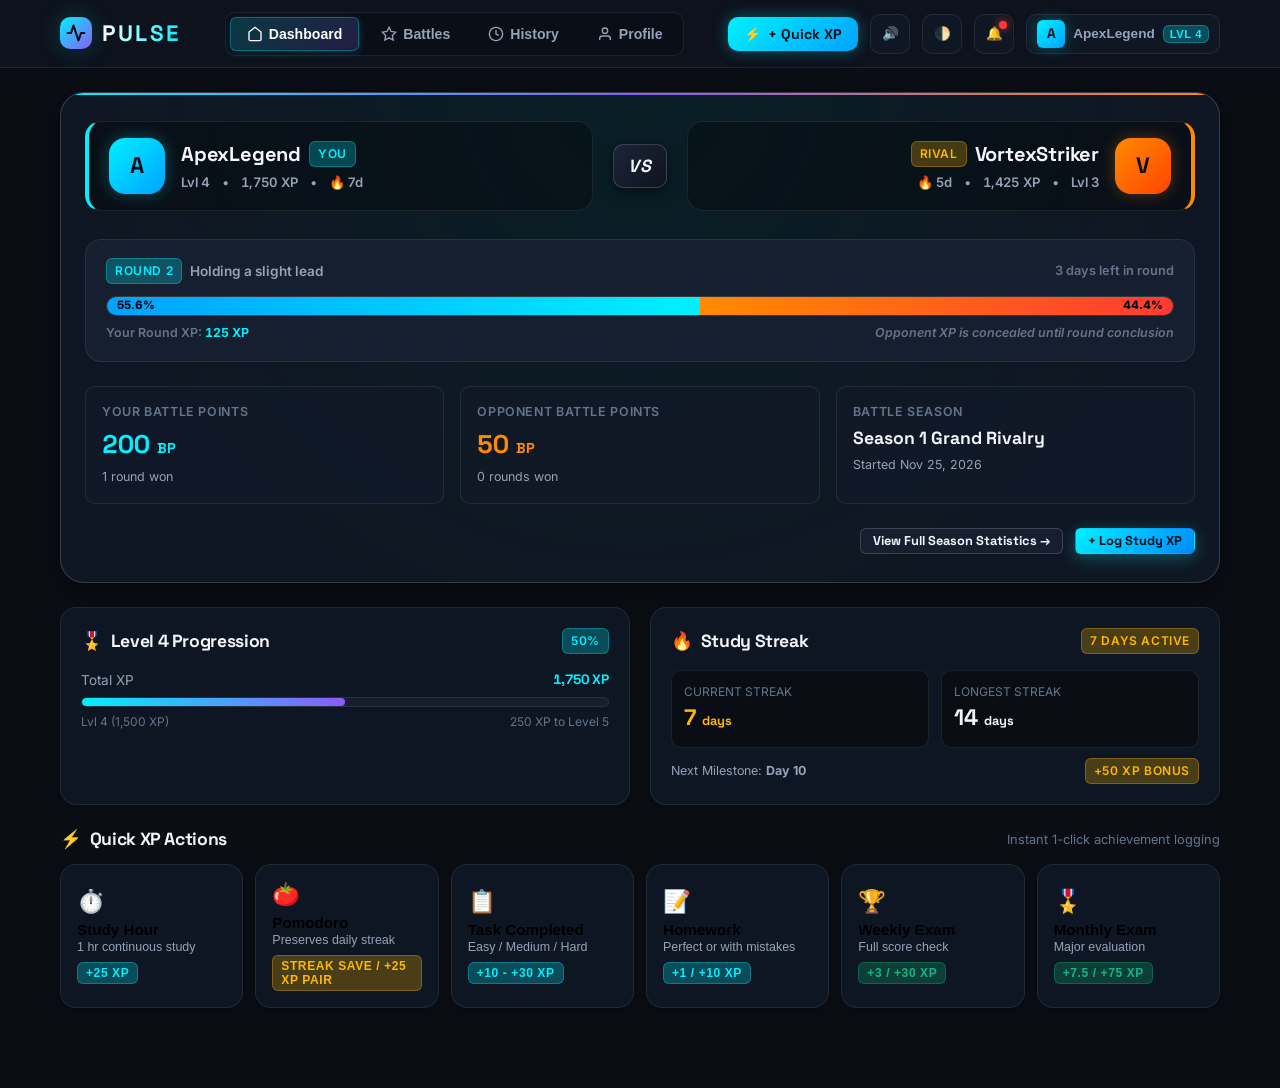
==== index.html @ bf3aae76 "first commit" ====
<!DOCTYPE html>
<html lang="en" data-theme="dark">
<head>
  <meta charset="UTF-8">
  <meta name="viewport" content="width=device-width, initial-scale=1.0">
  <meta name="description" content="PULSE - Competitive 1v1 season-long study battle platform. Track XP, levels, study streaks, weekly rounds, and Battle Points in head-to-head rivalry.">
  <title>PULSE — Competitive 1v1 Season Battle & XP</title>

  <!-- Preconnect to Google Fonts -->
  <link rel="preconnect" href="https://fonts.googleapis.com">
  <link rel="preconnect" href="https://fonts.gstatic.com" crossorigin>

  <!-- Stylesheets -->
  <link rel="stylesheet" href="./css/main.css">
  <link rel="stylesheet" href="./css/layout.css">
  <link rel="stylesheet" href="./css/components.css">
  <link rel="stylesheet" href="./css/battle.css">
  <link rel="stylesheet" href="./css/animations.css">
</head>
<body>

  <div class="app-container">
    <!-- Top Sticky Header -->
    <header class="top-header">
      <div class="header-inner">
        <!-- Brand Logo -->
        <a href="#dashboard" class="logo-area" data-view="dashboard">
          <div class="logo-icon">
            <svg width="20" height="20" viewBox="0 0 24 24" fill="none" stroke="#0A0D14" stroke-width="2.5" stroke-linecap="round" stroke-linejoin="round">
              <polyline points="22 12 18 12 15 21 9 3 6 12 2 12"></polyline>
            </svg>
          </div>
          <span class="logo-text">PULSE</span>
        </a>

        <!-- Desktop Navigation Bar -->
        <nav class="nav-links">
          <button class="nav-item active" data-view="dashboard">
            <svg width="16" height="16" viewBox="0 0 24 24" fill="none" stroke="currentColor" stroke-width="2"><path d="M3 9l9-7 9 7v11a2 2 0 0 1-2 2H5a2 2 0 0 1-2-2z"></path></svg>
            <span>Dashboard</span>
          </button>
          <button class="nav-item" data-view="battles">
            <svg width="16" height="16" viewBox="0 0 24 24" fill="none" stroke="currentColor" stroke-width="2"><polygon points="12 2 15.09 8.26 22 9.27 17 14.14 18.18 21.02 12 17.77 5.82 21.02 7 14.14 2 9.27 8.91 8.26 12 2"></polygon></svg>
            <span>Battles</span>
          </button>
          <button class="nav-item" data-view="history">
            <svg width="16" height="16" viewBox="0 0 24 24" fill="none" stroke="currentColor" stroke-width="2"><circle cx="12" cy="12" r="10"></circle><polyline points="12 6 12 12 16 14"></polyline></svg>
            <span>History</span>
          </button>
          <button class="nav-item" data-view="profile">
            <svg width="16" height="16" viewBox="0 0 24 24" fill="none" stroke="currentColor" stroke-width="2"><path d="M20 21v-2a4 4 0 0 0-4-4H8a4 4 0 0 0-4 4v2"></path><circle cx="12" cy="7" r="4"></circle></svg>
            <span>Profile</span>
          </button>
        </nav>

        <!-- Header Actions -->
        <div class="header-actions">
          <!-- + Quick XP Trigger -->
          <button class="btn-quick-xp-header" id="btn-header-quick-xp" title="Log XP Achievement">
            <span>⚡</span>
            <span class="text">+ Quick XP</span>
          </button>

          <!-- Audio Cue Toggle -->
          <button class="btn-icon" id="btn-toggle-sound" title="Toggle Sound Effects">
            🔊
          </button>

          <!-- Theme Toggle -->
          <button class="btn-icon" id="btn-toggle-theme" title="Toggle Dark/Light Theme">
            🌓
          </button>

          <!-- Notification Bell -->
          <button class="btn-icon" id="btn-notif-bell" title="Notifications">
            🔔
            <span class="notif-badge" id="notif-badge-indicator" style="display: none;"></span>
          </button>

          <!-- User Chip / Login -->
          <button class="btn-icon" id="btn-header-user" style="width: auto; padding: 4px 10px; height: 40px;" title="Account Menu">
            <span class="badge badge-cyan">Sign In</span>
          </button>
        </div>
      </div>

      <!-- Notification Dropdown Menu -->
      <div class="notif-dropdown" id="notif-dropdown-menu"></div>
    </header>

    <!-- Main View Container -->
    <main class="main-content">
      <!-- 1. Dashboard View -->
      <section id="view-dashboard" class="view-section active"></section>

      <!-- 2. Battles View -->
      <section id="view-battles" class="view-section"></section>

      <!-- 3. History View -->
      <section id="view-history" class="view-section"></section>

      <!-- 4. Profile View -->
      <section id="view-profile" class="view-section"></section>
    </main>

    <!-- Mobile Bottom Navigation -->
    <nav class="mobile-nav">
      <button class="mobile-nav-item active" data-view="dashboard">
        <svg viewBox="0 0 24 24" fill="none" stroke="currentColor" stroke-width="2"><path d="M3 9l9-7 9 7v11a2 2 0 0 1-2 2H5a2 2 0 0 1-2-2z"></path></svg>
        <span>Dashboard</span>
      </button>
      <button class="mobile-nav-item" data-view="battles">
        <svg viewBox="0 0 24 24" fill="none" stroke="currentColor" stroke-width="2"><polygon points="12 2 15.09 8.26 22 9.27 17 14.14 18.18 21.02 12 17.77 5.82 21.02 7 14.14 2 9.27 8.91 8.26 12 2"></polygon></svg>
        <span>Battles</span>
      </button>
      <button class="mobile-nav-item" data-view="history">
        <svg viewBox="0 0 24 24" fill="none" stroke="currentColor" stroke-width="2"><circle cx="12" cy="12" r="10"></circle><polyline points="12 6 12 12 16 14"></polyline></svg>
        <span>History</span>
      </button>
      <button class="mobile-nav-item" data-view="profile">
        <svg viewBox="0 0 24 24" fill="none" stroke="currentColor" stroke-width="2"><path d="M20 21v-2a4 4 0 0 0-4-4H8a4 4 0 0 0-4 4v2"></path><circle cx="12" cy="7" r="4"></circle></svg>
        <span>Profile</span>
      </button>
    </nav>
  </div>

  <!-- ================= MODALS ================= -->

  <!-- 1. Quick XP Modal -->
  <div class="modal-backdrop" id="modal-quick-xp">
    <div class="modal-content">
      <div class="modal-header">
        <div class="modal-title">⚡ Quick XP Action</div>
        <button class="btn-close">&times;</button>
      </div>

      <!-- Action Selection Tabs -->
      <div style="display: flex; gap: 6px; overflow-x: auto; margin-bottom: 20px; padding-bottom: 4px;">
        <button class="btn btn-secondary btn-sm xp-action-tab active" data-action="STUDY_HOUR">⏱️ Study Hr</button>
        <button class="btn btn-secondary btn-sm xp-action-tab" data-action="POMODORO">🍅 Pomodoro</button>
        <button class="btn btn-secondary btn-sm xp-action-tab" data-action="TASK">📋 Task</button>
        <button class="btn btn-secondary btn-sm xp-action-tab" data-action="HOMEWORK">📝 Homework</button>
        <button class="btn btn-secondary btn-sm xp-action-tab" data-action="WEEKLY_EXAM">🏆 Weekly</button>
        <button class="btn btn-secondary btn-sm xp-action-tab" data-action="MONTHLY_EXAM">🎖️ Monthly</button>
      </div>

      <!-- Form 1: Study Hour (+25 XP) -->
      <form id="form-study-hour" class="xp-form-panel" data-action="STUDY_HOUR">
        <div style="background: var(--bg-primary); padding: 14px; border-radius: var(--radius-md); border: 1px solid var(--border-subtle); margin-bottom: 16px;">
          <div style="font-weight: 700; font-size: 0.95rem;">Continuous Study Hour</div>
          <div style="font-size: 0.8rem; color: var(--text-secondary); margin-top: 2px;">
            1 continuous hour awards <strong>+25 XP</strong> and maintains your Study Streak.
          </div>
        </div>
        <div class="form-group">
          <label class="form-label">Hours Completed</label>
          <input type="number" class="form-input" name="hours" value="1" min="1" max="12" required>
        </div>
        <div class="form-group">
          <label class="form-label">Notes (Optional)</label>
          <input type="text" class="form-input" name="notes" placeholder="e.g. Physics lecture revision">
        </div>
        <button type="submit" class="btn btn-primary btn-block">+ Log Study Hour (+25 XP)</button>
      </form>

      <!-- Form 2: Pomodoro Session -->
      <form id="form-pomodoro" class="xp-form-panel" data-action="POMODORO" style="display: none;">
        <div style="background: var(--bg-primary); padding: 14px; border-radius: var(--radius-md); border: 1px solid var(--border-subtle); margin-bottom: 16px;">
          <div style="font-weight: 700; font-size: 0.95rem;">Pomodoro Session</div>
          <div style="font-size: 0.8rem; color: var(--text-secondary); margin-top: 2px;">
            1 Pomodoro = <strong>0 XP</strong> (Preserves Streak). 2 Pomodoros = <strong>+25 XP</strong>.
          </div>
        </div>
        <div class="form-group">
          <label class="form-label">Number of Pomodoros Completed</label>
          <input type="number" class="form-input" name="count" value="1" min="1" max="20" required>
        </div>
        <div class="form-group">
          <label class="form-label">Notes (Optional)</label>
          <input type="text" class="form-input" name="notes" placeholder="e.g. 25 min focus block">
        </div>
        <button type="submit" class="btn btn-primary btn-block">Log Pomodoro Session</button>
      </form>

      <!-- Form 3: Task (Easy 10, Medium 20, Hard 30) -->
      <form id="form-task" class="xp-form-panel" data-action="TASK" style="display: none;">
        <div class="form-group">
          <label class="form-label">Task Difficulty / Value</label>
          <div style="display: grid; grid-template-columns: 1fr 1fr 1fr; gap: 8px;">
            <label style="background: var(--bg-primary); border: 1px solid var(--border-medium); border-radius: var(--radius-md); padding: 10px; text-align: center; cursor: pointer;">
              <input type="radio" name="difficulty" value="EASY" style="margin-bottom: 4px;">
              <div style="font-weight: 700; font-size: 0.88rem;">Easy</div>
              <div style="font-size: 0.75rem; color: var(--accent-cyan);">+10 XP</div>
            </label>
            <label style="background: var(--bg-primary); border: 1px solid var(--border-medium); border-radius: var(--radius-md); padding: 10px; text-align: center; cursor: pointer;">
              <input type="radio" name="difficulty" value="MEDIUM" checked style="margin-bottom: 4px;">
              <div style="font-weight: 700; font-size: 0.88rem;">Medium</div>
              <div style="font-size: 0.75rem; color: var(--accent-cyan);">+20 XP</div>
            </label>
            <label style="background: var(--bg-primary); border: 1px solid var(--border-medium); border-radius: var(--radius-md); padding: 10px; text-align: center; cursor: pointer;">
              <input type="radio" name="difficulty" value="HARD" style="margin-bottom: 4px;">
              <div style="font-weight: 700; font-size: 0.88rem;">Hard</div>
              <div style="font-size: 0.75rem; color: var(--accent-cyan);">+30 XP</div>
            </label>
          </div>
        </div>
        <div class="form-group">
          <label class="form-label">Task Description</label>
          <input type="text" class="form-input" name="notes" placeholder="e.g. Chapter 4 problem set" required>
        </div>
        <button type="submit" class="btn btn-primary btn-block">+ Log Task XP</button>
      </form>

      <!-- Form 4: Homework (Perfect? Yes 10 / No 1) -->
      <form id="form-homework" class="xp-form-panel" data-action="HOMEWORK" style="display: none;">
        <div class="form-group">
          <label class="form-label">Was the homework perfect?</label>
          <div style="display: grid; grid-template-columns: 1fr 1fr; gap: 10px;">
            <label style="background: var(--bg-primary); border: 1px solid var(--border-medium); border-radius: var(--radius-md); padding: 12px; text-align: center; cursor: pointer;">
              <input type="radio" name="isPerfect" value="true" checked style="margin-bottom: 4px;">
              <div style="font-weight: 700;">YES, Perfect! ✨</div>
              <div style="font-size: 0.8rem; color: var(--accent-emerald);">+10 XP</div>
            </label>
            <label style="background: var(--bg-primary); border: 1px solid var(--border-medium); border-radius: var(--radius-md); padding: 12px; text-align: center; cursor: pointer;">
              <input type="radio" name="isPerfect" value="false" style="margin-bottom: 4px;">
              <div style="font-weight: 700;">Had Mistakes</div>
              <div style="font-size: 0.8rem; color: var(--text-muted);">+1 XP</div>
            </label>
          </div>
        </div>
        <div class="form-group">
          <label class="form-label">Subject / Assignment</label>
          <input type="text" class="form-input" name="notes" placeholder="e.g. Calculus Assignment #3">
        </div>
        <button type="submit" class="btn btn-primary btn-block">+ Log Homework</button>
      </form>

      <!-- Form 5: Weekly Exam (Full Score? Yes 30 / No 3) -->
      <form id="form-weekly-exam" class="xp-form-panel" data-action="WEEKLY_EXAM" style="display: none;">
        <div class="form-group">
          <label class="form-label">Did you achieve a full score?</label>
          <div style="display: grid; grid-template-columns: 1fr 1fr; gap: 10px;">
            <label style="background: var(--bg-primary); border: 1px solid var(--border-medium); border-radius: var(--radius-md); padding: 12px; text-align: center; cursor: pointer;">
              <input type="radio" name="isFullScore" value="true" checked style="margin-bottom: 4px;">
              <div style="font-weight: 700;">YES (Full Score 🏆)</div>
              <div style="font-size: 0.8rem; color: var(--accent-emerald);">+30 XP</div>
            </label>
            <label style="background: var(--bg-primary); border: 1px solid var(--border-medium); border-radius: var(--radius-md); padding: 12px; text-align: center; cursor: pointer;">
              <input type="radio" name="isFullScore" value="false" style="margin-bottom: 4px;">
              <div style="font-weight: 700;">Partial Score</div>
              <div style="font-size: 0.8rem; color: var(--text-muted);">+3 XP</div>
            </label>
          </div>
        </div>
        <div class="form-group">
          <label class="form-label">Exam Notes</label>
          <input type="text" class="form-input" name="notes" placeholder="e.g. Week 4 Quiz">
        </div>
        <button type="submit" class="btn btn-primary btn-block">+ Log Weekly Exam</button>
      </form>

      <!-- Form 6: Monthly Exam (Full Score? Yes 75 / No 7.5) -->
      <form id="form-monthly-exam" class="xp-form-panel" data-action="MONTHLY_EXAM" style="display: none;">
        <div class="form-group">
          <label class="form-label">Did you achieve a full score?</label>
          <div style="display: grid; grid-template-columns: 1fr 1fr; gap: 10px;">
            <label style="background: var(--bg-primary); border: 1px solid var(--border-medium); border-radius: var(--radius-md); padding: 12px; text-align: center; cursor: pointer;">
              <input type="radio" name="isFullScore" value="true" checked style="margin-bottom: 4px;">
              <div style="font-weight: 700;">YES (Full Score 🎖️)</div>
              <div style="font-size: 0.8rem; color: var(--accent-emerald);">+75 XP</div>
            </label>
            <label style="background: var(--bg-primary); border: 1px solid var(--border-medium); border-radius: var(--radius-md); padding: 12px; text-align: center; cursor: pointer;">
              <input type="radio" name="isFullScore" value="false" style="margin-bottom: 4px;">
              <div style="font-weight: 700;">Partial Score</div>
              <div style="font-size: 0.8rem; color: var(--text-muted);">+7.5 XP</div>
            </label>
          </div>
        </div>
        <div class="form-group">
          <label class="form-label">Exam Notes</label>
          <input type="text" class="form-input" name="notes" placeholder="e.g. Midterm Examination">
        </div>
        <button type="submit" class="btn btn-primary btn-block">+ Log Monthly Exam</button>
      </form>
    </div>
  </div>

  <!-- 2. Battle Invite & Rival Search Modal -->
  <div class="modal-backdrop" id="modal-invite">
    <div class="modal-content">
      <div class="modal-header">
        <div class="modal-title">⚔️ 1v1 Battle Arena</div>
        <button class="btn-close">&times;</button>
      </div>

      <div id="invite-actions-section">
        <!-- Search Rival Form -->
        <div class="form-group">
          <label class="form-label">Search Rival by Username</label>
          <form id="form-search-user" style="display: flex; gap: 8px;">
            <input type="text" class="form-input" id="input-search-username" placeholder="Enter exact username..." required>
            <button type="submit" class="btn btn-primary btn-sm">Find</button>
          </form>
          <div id="invite-search-results" style="margin-top: 10px;"></div>
        </div>

        <!-- Incoming Challenges -->
        <div style="margin-top: 24px; padding-top: 16px; border-top: 1px solid var(--border-subtle);">
          <div style="font-weight: 700; font-size: 0.95rem; margin-bottom: 10px;">Incoming Battle Challenges</div>
          <div id="pending-invites-container"></div>
        </div>
      </div>

      <!-- Battle Setup Section (Shown after accepting) -->
      <div id="battle-setup-section" style="display: none;">
        <div style="font-weight: 700; font-size: 1.1rem; margin-bottom: 12px;">Configure Season Battle</div>
        <form id="form-battle-setup">
          <input type="hidden" name="acceptedInviteId">
          <div class="form-group">
            <label class="form-label">Battle Season Name</label>
            <input type="text" class="form-input" name="battleName" required>
          </div>
          <div class="form-group">
            <label class="form-label">Start Date (Round 1 begins)</label>
            <input type="date" class="form-input" name="startDate" required>
          </div>
          <div class="form-group">
            <label class="form-label">End Date (Optional)</label>
            <input type="date" class="form-input" name="endDate">
            <div style="font-size: 0.75rem; color: var(--text-muted); margin-top: 4px;">
              Leave blank to continue until one player clicks "End Battle".
            </div>
          </div>
          <div style="display: flex; gap: 10px; margin-top: 20px;">
            <button type="button" class="btn btn-secondary btn-block" id="btn-cancel-setup">Back</button>
            <button type="submit" class="btn btn-primary btn-block">Activate Season ⚔️</button>
          </div>
        </form>
      </div>
    </div>
  </div>

  <!-- 3. Edit / Delete Transaction Modal -->
  <div class="modal-backdrop" id="modal-transaction-edit">
    <div class="modal-content">
      <div class="modal-header">
        <div class="modal-title">✏️ Edit XP Transaction</div>
        <button class="btn-close">&times;</button>
      </div>

      <form id="form-edit-transaction">
        <input type="hidden" name="txId">
        <div class="form-group">
          <label class="form-label">Transaction Type</label>
          <select class="form-select" name="txType">
            <option value="STUDY_HOUR">STUDY_HOUR (Study Hour)</option>
            <option value="POMODORO">POMODORO (Pomodoro Session)</option>
            <option value="TASK">TASK (Task Completed)</option>
            <option value="HOMEWORK">HOMEWORK (Homework)</option>
            <option value="WEEKLY_EXAM">WEEKLY_EXAM (Weekly Exam)</option>
            <option value="MONTHLY_EXAM">MONTHLY_EXAM (Monthly Exam)</option>
            <option value="STREAK_MILESTONE">STREAK_MILESTONE (Milestone Bonus)</option>
            <option value="BATTLE_WIN">BATTLE_WIN (Round Victory)</option>
            <option value="BATTLE_CLOSE_LOSS">BATTLE_CLOSE_LOSS (Close Fight)</option>
          </select>
        </div>
        <div class="form-group">
          <label class="form-label">XP Amount</label>
          <input type="number" step="0.5" class="form-input" name="txAmount" required>
        </div>
        <div class="form-group">
          <label class="form-label">Notes / Description</label>
          <input type="text" class="form-input" name="notes">
        </div>
        <div style="display: flex; gap: 10px; margin-top: 20px;">
          <button type="button" class="btn btn-danger" id="btn-delete-tx" style="flex: 1;">Delete 🗑️</button>
          <button type="submit" class="btn btn-primary" style="flex: 2;">Save Changes</button>
        </div>
      </form>
    </div>
  </div>

  <!-- 4. Auth Modal (Username + Password only) -->
  <div class="modal-backdrop" id="modal-auth">
    <div class="modal-content">
      <div class="modal-header">
        <div class="modal-title" id="auth-modal-title">Sign In to PULSE</div>
        <button class="btn-close">&times;</button>
      </div>

      <!-- Login Form -->
      <form id="form-login">
        <div class="form-group">
          <label class="form-label">Username</label>
          <input type="text" class="form-input" name="username" placeholder="e.g. ApexLegend" autocomplete="username" required>
        </div>
        <div class="form-group">
          <label class="form-label">Password</label>
          <input type="password" class="form-input" name="password" placeholder="••••••••" autocomplete="current-password" required>
        </div>
        <button type="submit" class="btn btn-primary btn-block">Sign In</button>
      </form>

      <!-- Register Form -->
      <form id="form-register" style="display: none;">
        <div class="form-group">
          <label class="form-label">Choose Unique Username</label>
          <input type="text" class="form-input" name="username" placeholder="e.g. ShadowRival" autocomplete="username" required>
        </div>
        <div class="form-group">
          <label class="form-label">Password (Min 6 characters)</label>
          <input type="password" class="form-input" name="password" placeholder="••••••••" autocomplete="new-password" required>
        </div>
        <div class="form-group">
          <label class="form-label">Confirm Password</label>
          <input type="password" class="form-input" name="confirmPassword" placeholder="••••••••" autocomplete="new-password" required>
        </div>
        <button type="submit" class="btn btn-primary btn-block">Create Account</button>
      </form>

      <div id="auth-toggle-prompt" style="text-align: center; margin-top: 16px; font-size: 0.85rem; color: var(--text-secondary);">
        Don't have an account? <a href="#" id="btn-toggle-register" style="color: var(--accent-cyan); font-weight: 700;">Register</a>
      </div>

      <!-- Instant Demo Switcher for seamless testing -->
      <div style="margin-top: 24px; padding-top: 16px; border-top: 1px solid var(--border-subtle);">
        <div style="font-size: 0.78rem; color: var(--text-muted); text-transform: uppercase; font-weight: 700; margin-bottom: 8px; text-align: center;">
          ⚡ Quick Demo Rival Accounts
        </div>
        <div style="display: grid; grid-template-columns: 1fr 1fr; gap: 8px;">
          <button type="button" class="btn btn-secondary btn-sm btn-quick-demo-user" data-username="ApexLegend">
            👤 ApexLegend
          </button>
          <button type="button" class="btn btn-secondary btn-sm btn-quick-demo-user" data-username="VortexStriker">
            👤 VortexStriker
          </button>
        </div>
      </div>
    </div>
  </div>

  <!-- Toast and Floater Layer -->
  <div id="toast-container" class="toast-container"></div>

  <!-- Universal PULSE Application Engine (Works on file:// and HTTP/HTTPS) -->
  <script src="./js/pulse.bundle.js"></script>
</body>
</html>
---- css/main.css ----
/**
 * PULSE Design System & Core Styles
 * High-performance Vanilla CSS with Dark (default) & Light theme tokens
 */

@import url('https://fonts.googleapis.com/css2?family=Inter:wght@400;500;600;700&family=Space+Grotesk:wght@500;600;700;800&display=swap');

:root {
  /* Color Palette - Dark Theme (Default) */
  --bg-primary: #0A0D14;
  --bg-secondary: #101622;
  --bg-tertiary: #161F30;
  --bg-card: rgba(18, 26, 40, 0.75);
  --bg-card-hover: rgba(24, 34, 52, 0.9);
  --bg-glass: rgba(16, 22, 34, 0.65);
  --bg-overlay: rgba(5, 8, 14, 0.85);

  --border-subtle: rgba(255, 255, 255, 0.08);
  --border-medium: rgba(255, 255, 255, 0.16);
  --border-glow: rgba(0, 240, 255, 0.35);

  --text-primary: #F3F5FA;
  --text-secondary: #94A3B8;
  --text-muted: #64748B;
  --text-inverse: #0A0D14;

  /* Tactical Brand & Status Accents */
  --accent-cyan: #00F0FF;
  --accent-cyan-glow: rgba(0, 240, 255, 0.25);
  --accent-amber: #FFB800;
  --accent-amber-glow: rgba(255, 184, 0, 0.25);
  --accent-crimson: #FF3B30;
  --accent-crimson-glow: rgba(255, 59, 48, 0.25);
  --accent-emerald: #10B981;
  --accent-emerald-glow: rgba(16, 185, 129, 0.25);
  --accent-purple: #8B5CF6;

  /* VS & Battle Specific */
  --player-you: #00F0FF;
  --player-opponent: #FF8A00;

  /* Shadows & Glass */
  --shadow-sm: 0 2px 8px rgba(0, 0, 0, 0.3);
  --shadow-md: 0 8px 24px rgba(0, 0, 0, 0.45);
  --shadow-lg: 0 16px 40px rgba(0, 0, 0, 0.6);
  --shadow-neon: 0 0 25px rgba(0, 240, 255, 0.2);

  /* Typography */
  --font-sans: 'Inter', -apple-system, BlinkMacSystemFont, 'Segoe UI', Roboto, sans-serif;
  --font-display: 'Space Grotesk', -apple-system, BlinkMacSystemFont, sans-serif;

  /* Sizing & Radius */
  --radius-sm: 6px;
  --radius-md: 10px;
  --radius-lg: 16px;
  --radius-xl: 24px;
  --radius-full: 9999px;

  --transition-fast: 0.15s ease;
  --transition-normal: 0.25s cubic-bezier(0.16, 1, 0.3, 1);
  --transition-bounce: 0.35s cubic-bezier(0.34, 1.56, 0.64, 1);
}

[data-theme="light"] {
  --bg-primary: #F8FAFC;
  --bg-secondary: #EDF2F7;
  --bg-tertiary: #E2E8F0;
  --bg-card: rgba(255, 255, 255, 0.9);
  --bg-card-hover: #FFFFFF;
  --bg-glass: rgba(255, 255, 255, 0.8);
  --bg-overlay: rgba(15, 23, 42, 0.6);

  --border-subtle: rgba(0, 0, 0, 0.08);
  --border-medium: rgba(0, 0, 0, 0.14);
  --border-glow: rgba(0, 160, 220, 0.3);

  --text-primary: #0F172A;
  --text-secondary: #475569;
  --text-muted: #94A3B8;
  --text-inverse: #FFFFFF;

  --accent-cyan: #0284C7;
  --accent-cyan-glow: rgba(2, 132, 199, 0.15);
  --accent-amber: #D97706;
  --player-you: #0284C7;
  --player-opponent: #EA580C;

  --shadow-sm: 0 2px 8px rgba(0, 0, 0, 0.06);
  --shadow-md: 0 8px 24px rgba(0, 0, 0, 0.08);
  --shadow-lg: 0 16px 40px rgba(0, 0, 0, 0.12);
  --shadow-neon: 0 0 20px rgba(2, 132, 199, 0.15);
}

/* Base Resets */
*, *::before, *::after {
  box-sizing: border-box;
  margin: 0;
  padding: 0;
}

html {
  font-size: 16px;
  scroll-behavior: smooth;
}

body {
  font-family: var(--font-sans);
  background-color: var(--bg-primary);
  color: var(--text-primary);
  min-height: 100vh;
  line-height: 1.5;
  -webkit-font-smoothing: antialiased;
  -moz-osx-font-smoothing: grayscale;
  overflow-x: hidden;
}

/* Custom Scrollbar */
::-webkit-scrollbar {
  width: 6px;
  height: 6px;
}
::-webkit-scrollbar-track {
  background: var(--bg-primary);
}
::-webkit-scrollbar-thumb {
  background: var(--border-medium);
  border-radius: var(--radius-full);
}
::-webkit-scrollbar-thumb:hover {
  background: var(--text-muted);
}

/* Typography Helpers */
h1, h2, h3, h4, h5, h6 {
  font-family: var(--font-display);
  font-weight: 700;
  line-height: 1.2;
  letter-spacing: -0.02em;
}

.tabular-nums {
  font-variant-numeric: tabular-nums;
  font-feature-settings: "tnum";
}

/* Badges */
.badge {
  display: inline-flex;
  align-items: center;
  gap: 4px;
  padding: 3px 8px;
  font-size: 0.75rem;
  font-weight: 600;
  border-radius: var(--radius-sm);
  text-transform: uppercase;
  letter-spacing: 0.05em;
}

.badge-cyan {
  background: var(--accent-cyan-glow);
  color: var(--accent-cyan);
  border: 1px solid rgba(0, 240, 255, 0.3);
}

.badge-amber {
  background: var(--accent-amber-glow);
  color: var(--accent-amber);
  border: 1px solid rgba(255, 184, 0, 0.3);
}

.badge-crimson {
  background: var(--accent-crimson-glow);
  color: var(--accent-crimson);
  border: 1px solid rgba(255, 59, 48, 0.3);
}

.badge-emerald {
  background: var(--accent-emerald-glow);
  color: var(--accent-emerald);
  border: 1px solid rgba(16, 185, 129, 0.3);
}

.badge-muted {
  background: var(--border-subtle);
  color: var(--text-secondary);
  border: 1px solid var(--border-medium);
}
---- css/layout.css ----
/**
 * PULSE Layout & Grid System
 * Header, desktop navigation, responsive main container, and mobile navigation
 */

.app-container {
  display: flex;
  flex-direction: column;
  min-height: 100vh;
  position: relative;
}

/* Header & Top Bar */
.top-header {
  position: sticky;
  top: 0;
  z-index: 50;
  background: var(--bg-glass);
  backdrop-filter: blur(16px);
  -webkit-backdrop-filter: blur(16px);
  border-bottom: 1px solid var(--border-subtle);
  height: 68px;
  display: flex;
  align-items: center;
  transition: background var(--transition-normal);
}

.header-inner {
  max-width: 1200px;
  width: 100%;
  margin: 0 auto;
  padding: 0 20px;
  display: flex;
  align-items: center;
  justify-content: space-between;
  gap: 16px;
}

.logo-area {
  display: flex;
  align-items: center;
  gap: 10px;
  text-decoration: none;
  cursor: pointer;
}

.logo-icon {
  width: 32px;
  height: 32px;
  background: linear-gradient(135deg, var(--accent-cyan), var(--accent-purple));
  border-radius: var(--radius-md);
  display: flex;
  align-items: center;
  justify-content: center;
  box-shadow: var(--shadow-neon);
}

.logo-text {
  font-family: var(--font-display);
  font-size: 1.4rem;
  font-weight: 800;
  letter-spacing: 0.1em;
  background: linear-gradient(90deg, #FFFFFF, var(--accent-cyan));
  -webkit-background-clip: text;
  -webkit-text-fill-color: transparent;
}

[data-theme="light"] .logo-text {
  background: linear-gradient(90deg, #0F172A, var(--accent-cyan));
  -webkit-background-clip: text;
  -webkit-text-fill-color: transparent;
}

/* Desktop Navigation */
.nav-links {
  display: flex;
  align-items: center;
  gap: 6px;
  background: rgba(0, 0, 0, 0.2);
  padding: 4px;
  border-radius: var(--radius-md);
  border: 1px solid var(--border-subtle);
}

[data-theme="light"] .nav-links {
  background: rgba(0, 0, 0, 0.04);
}

.nav-item {
  display: flex;
  align-items: center;
  gap: 6px;
  padding: 8px 16px;
  color: var(--text-secondary);
  text-decoration: none;
  font-size: 0.88rem;
  font-weight: 600;
  border-radius: var(--radius-sm);
  transition: all var(--transition-fast);
  cursor: pointer;
  border: none;
  background: transparent;
}

.nav-item:hover {
  color: var(--text-primary);
  background: rgba(255, 255, 255, 0.05);
}

.nav-item.active {
  color: #FFFFFF;
  background: linear-gradient(135deg, rgba(0, 240, 255, 0.2), rgba(139, 92, 246, 0.2));
  border: 1px solid rgba(0, 240, 255, 0.3);
  box-shadow: 0 2px 10px rgba(0, 240, 255, 0.15);
}

[data-theme="light"] .nav-item.active {
  color: var(--accent-cyan);
  background: #FFFFFF;
  border: 1px solid var(--border-medium);
  box-shadow: var(--shadow-sm);
}

/* Header Actions */
.header-actions {
  display: flex;
  align-items: center;
  gap: 12px;
}

.btn-quick-xp-header {
  background: linear-gradient(135deg, var(--accent-cyan), #00A3FF);
  color: #0A0D14;
  font-family: var(--font-display);
  font-weight: 700;
  font-size: 0.88rem;
  padding: 8px 16px;
  border-radius: var(--radius-md);
  border: none;
  display: flex;
  align-items: center;
  gap: 6px;
  cursor: pointer;
  box-shadow: 0 0 15px rgba(0, 240, 255, 0.35);
  transition: all var(--transition-fast);
}

.btn-quick-xp-header:hover {
  transform: translateY(-1px);
  box-shadow: 0 0 25px rgba(0, 240, 255, 0.55);
}

/* Icon Buttons (Theme, Audio, Notifications) */
.btn-icon {
  width: 40px;
  height: 40px;
  border-radius: var(--radius-md);
  background: var(--bg-card);
  border: 1px solid var(--border-subtle);
  color: var(--text-secondary);
  display: flex;
  align-items: center;
  justify-content: center;
  cursor: pointer;
  position: relative;
  transition: all var(--transition-fast);
}

.btn-icon:hover {
  color: var(--text-primary);
  border-color: var(--border-medium);
  background: var(--bg-card-hover);
}

.notif-badge {
  position: absolute;
  top: 6px;
  right: 6px;
  width: 8px;
  height: 8px;
  border-radius: var(--radius-full);
  background: var(--accent-crimson);
  box-shadow: 0 0 8px var(--accent-crimson);
}

/* Main Content Area */
.main-content {
  flex: 1;
  max-width: 1200px;
  width: 100%;
  margin: 0 auto;
  padding: 24px 20px 80px;
}

/* View Sections */
.view-section {
  display: none;
  animation: fadeIn 0.25s ease forwards;
}

.view-section.active {
  display: block;
}

/* Mobile Bottom Navigation */
.mobile-nav {
  display: none;
  position: fixed;
  bottom: 0;
  left: 0;
  right: 0;
  z-index: 50;
  background: var(--bg-glass);
  backdrop-filter: blur(16px);
  -webkit-backdrop-filter: blur(16px);
  border-top: 1px solid var(--border-subtle);
  padding: 8px 12px;
  justify-content: space-around;
}

.mobile-nav-item {
  display: flex;
  flex-direction: column;
  align-items: center;
  gap: 4px;
  color: var(--text-muted);
  text-decoration: none;
  font-size: 0.7rem;
  font-weight: 600;
  background: transparent;
  border: none;
  cursor: pointer;
  padding: 4px 8px;
}

.mobile-nav-item.active {
  color: var(--accent-cyan);
}

.mobile-nav-item svg {
  width: 20px;
  height: 20px;
}

/* Responsive Breakpoints */
@media (max-width: 768px) {
  .nav-links {
    display: none;
  }
  .mobile-nav {
    display: flex;
  }
  .main-content {
    padding: 16px 14px 100px;
  }
  .btn-quick-xp-header span.text {
    display: none;
  }
  .btn-quick-xp-header {
    padding: 8px 10px;
  }
}
---- css/components.css ----
/**
 * PULSE Component Styles
 * Cards, Buttons, Modals, Dropdowns, Forms, Toast Notifications, and Empty States
 */

/* Cards & Glass Panels */
.card {
  background: var(--bg-card);
  border: 1px solid var(--border-subtle);
  border-radius: var(--radius-lg);
  padding: 20px;
  position: relative;
  backdrop-filter: blur(12px);
  -webkit-backdrop-filter: blur(12px);
  box-shadow: var(--shadow-sm);
  transition: border-color var(--transition-fast), transform var(--transition-fast);
}

.card:hover {
  border-color: var(--border-medium);
}

.card-header {
  display: flex;
  align-items: center;
  justify-content: space-between;
  margin-bottom: 16px;
  gap: 12px;
}

.card-title {
  font-size: 1.1rem;
  font-weight: 700;
  display: flex;
  align-items: center;
  gap: 8px;
}

/* Tactical Buttons */
.btn {
  display: inline-flex;
  align-items: center;
  justify-content: center;
  gap: 8px;
  padding: 10px 20px;
  font-family: var(--font-display);
  font-size: 0.92rem;
  font-weight: 700;
  border-radius: var(--radius-md);
  border: 1px solid transparent;
  cursor: pointer;
  transition: all var(--transition-fast);
  text-decoration: none;
  line-height: 1;
}

.btn-primary {
  background: linear-gradient(135deg, var(--accent-cyan), #0088FF);
  color: #0A0D14;
  box-shadow: 0 4px 16px rgba(0, 240, 255, 0.3);
}

.btn-primary:hover {
  transform: translateY(-2px);
  box-shadow: 0 6px 24px rgba(0, 240, 255, 0.45);
}

.btn-secondary {
  background: var(--bg-tertiary);
  color: var(--text-primary);
  border-color: var(--border-medium);
}

.btn-secondary:hover {
  background: var(--bg-card-hover);
  border-color: var(--text-muted);
}

.btn-danger {
  background: rgba(255, 59, 48, 0.15);
  color: var(--accent-crimson);
  border-color: rgba(255, 59, 48, 0.3);
}

.btn-danger:hover {
  background: var(--accent-crimson);
  color: #FFFFFF;
  box-shadow: 0 4px 16px rgba(255, 59, 48, 0.35);
}

.btn-sm {
  padding: 6px 12px;
  font-size: 0.8rem;
  border-radius: var(--radius-sm);
}

.btn-block {
  width: 100%;
}

/* Modals */
.modal-backdrop {
  position: fixed;
  inset: 0;
  z-index: 100;
  background: var(--bg-overlay);
  backdrop-filter: blur(8px);
  -webkit-backdrop-filter: blur(8px);
  display: flex;
  align-items: center;
  justify-content: center;
  padding: 20px;
  opacity: 0;
  visibility: hidden;
  transition: all var(--transition-fast);
}

.modal-backdrop.open {
  opacity: 1;
  visibility: visible;
}

.modal-content {
  background: var(--bg-secondary);
  border: 1px solid var(--border-medium);
  border-radius: var(--radius-xl);
  max-width: 520px;
  width: 100%;
  padding: 28px;
  box-shadow: var(--shadow-lg);
  transform: scale(0.95) translateY(10px);
  transition: transform var(--transition-bounce);
  max-height: 90vh;
  overflow-y: auto;
}

.modal-backdrop.open .modal-content {
  transform: scale(1) translateY(0);
}

.modal-header {
  display: flex;
  align-items: center;
  justify-content: space-between;
  margin-bottom: 20px;
}

.modal-title {
  font-size: 1.3rem;
  font-weight: 700;
}

.btn-close {
  background: transparent;
  border: none;
  color: var(--text-muted);
  font-size: 1.5rem;
  cursor: pointer;
  padding: 4px;
  line-height: 1;
  border-radius: var(--radius-sm);
  transition: color var(--transition-fast);
}

.btn-close:hover {
  color: var(--text-primary);
}

/* Forms & Inputs */
.form-group {
  margin-bottom: 18px;
}

.form-label {
  display: block;
  font-size: 0.85rem;
  font-weight: 600;
  color: var(--text-secondary);
  margin-bottom: 6px;
}

.form-input, .form-select {
  width: 100%;
  background: var(--bg-primary);
  border: 1px solid var(--border-medium);
  border-radius: var(--radius-md);
  padding: 12px 14px;
  color: var(--text-primary);
  font-family: var(--font-sans);
  font-size: 0.95rem;
  outline: none;
  transition: border-color var(--transition-fast), box-shadow var(--transition-fast);
}

.form-input:focus, .form-select:focus {
  border-color: var(--accent-cyan);
  box-shadow: 0 0 0 3px var(--accent-cyan-glow);
}

/* Notification Dropdown */
.notif-dropdown {
  position: absolute;
  top: 72px;
  right: 20px;
  width: 360px;
  max-width: calc(100vw - 40px);
  background: var(--bg-secondary);
  border: 1px solid var(--border-medium);
  border-radius: var(--radius-lg);
  box-shadow: var(--shadow-lg);
  z-index: 60;
  display: none;
  flex-direction: column;
  overflow: hidden;
  animation: slideDown 0.2s cubic-bezier(0.16, 1, 0.3, 1);
}

.notif-dropdown.open {
  display: flex;
}

.notif-header {
  padding: 14px 18px;
  border-bottom: 1px solid var(--border-subtle);
  display: flex;
  align-items: center;
  justify-content: space-between;
  font-weight: 700;
  font-family: var(--font-display);
}

.notif-list {
  max-height: 380px;
  overflow-y: auto;
  list-style: none;
}

.notif-item {
  padding: 12px 18px;
  border-bottom: 1px solid var(--border-subtle);
  transition: background var(--transition-fast);
  cursor: pointer;
}

.notif-item:hover {
  background: var(--bg-card-hover);
}

.notif-item.unread {
  background: rgba(0, 240, 255, 0.05);
  border-left: 3px solid var(--accent-cyan);
}

.notif-item-title {
  font-size: 0.88rem;
  font-weight: 600;
  margin-bottom: 2px;
}

.notif-item-desc {
  font-size: 0.8rem;
  color: var(--text-secondary);
  line-height: 1.4;
}

.notif-item-time {
  font-size: 0.72rem;
  color: var(--text-muted);
  margin-top: 4px;
}

/* Empty States */
.empty-state {
  text-align: center;
  padding: 48px 24px;
  border: 1px dashed var(--border-medium);
  border-radius: var(--radius-xl);
  background: var(--bg-card);
}

.empty-icon {
  width: 64px;
  height: 64px;
  margin: 0 auto 16px;
  color: var(--text-muted);
  display: flex;
  align-items: center;
  justify-content: center;
  border-radius: var(--radius-full);
  background: var(--bg-tertiary);
}

.empty-title {
  font-size: 1.25rem;
  font-weight: 700;
  margin-bottom: 8px;
}

.empty-subtitle {
  color: var(--text-secondary);
  font-size: 0.9rem;
  max-width: 380px;
  margin: 0 auto 20px;
}

/* Toast Notifications */
.toast-container {
  position: fixed;
  bottom: 24px;
  right: 24px;
  z-index: 120;
  display: flex;
  flex-direction: column;
  gap: 10px;
  pointer-events: none;
}

.toast {
  background: var(--bg-secondary);
  border: 1px solid var(--border-medium);
  border-radius: var(--radius-md);
  padding: 12px 18px;
  min-width: 280px;
  max-width: 380px;
  box-shadow: var(--shadow-lg);
  display: flex;
  align-items: center;
  gap: 12px;
  pointer-events: auto;
  animation: toastIn 0.3s cubic-bezier(0.16, 1, 0.3, 1) forwards;
}

.toast-success {
  border-left: 4px solid var(--accent-emerald);
}

.toast-xp {
  border-left: 4px solid var(--accent-cyan);
  box-shadow: var(--shadow-neon);
}

.toast-error {
  border-left: 4px solid var(--accent-crimson);
}
---- css/battle.css ----
/**
 * PULSE 1v1 Battle Arena & Season Competition Styles
 * High-intensity competitive aesthetics inspired by PUBG season tournaments
 */

/* Main Battle Hero Grid */
.battle-arena-card {
  background: radial-gradient(circle at 50% 0%, rgba(0, 240, 255, 0.08) 0%, var(--bg-card) 75%);
  border: 1px solid var(--border-medium);
  border-radius: var(--radius-xl);
  padding: 28px 24px;
  position: relative;
  overflow: hidden;
  box-shadow: var(--shadow-md);
  margin-bottom: 24px;
}

.battle-arena-card::before {
  content: '';
  position: absolute;
  top: 0;
  left: 0;
  right: 0;
  height: 2px;
  background: linear-gradient(90deg, var(--player-you), var(--accent-purple), var(--player-opponent));
}

/* 1v1 Face-to-Face Clash Layout */
.vs-container {
  display: grid;
  grid-template-columns: 1fr auto 1fr;
  align-items: center;
  gap: 20px;
  margin-bottom: 28px;
}

.player-card {
  display: flex;
  align-items: center;
  gap: 16px;
  padding: 16px 20px;
  border-radius: var(--radius-lg);
  background: rgba(0, 0, 0, 0.3);
  border: 1px solid var(--border-subtle);
  transition: transform var(--transition-fast), border-color var(--transition-fast);
}

[data-theme="light"] .player-card {
  background: rgba(255, 255, 255, 0.7);
}

.player-card.you {
  border-left: 4px solid var(--player-you);
}

.player-card.opponent {
  flex-direction: row-reverse;
  text-align: right;
  border-right: 4px solid var(--player-opponent);
}

.player-avatar {
  width: 56px;
  height: 56px;
  border-radius: var(--radius-lg);
  display: flex;
  align-items: center;
  justify-content: center;
  font-family: var(--font-display);
  font-size: 1.4rem;
  font-weight: 800;
  color: #0A0D14;
  flex-shrink: 0;
}

.player-avatar.you {
  background: linear-gradient(135deg, var(--player-you), #00A3FF);
  box-shadow: 0 0 15px rgba(0, 240, 255, 0.3);
}

.player-avatar.opponent {
  background: linear-gradient(135deg, var(--player-opponent), #FF4500);
  box-shadow: 0 0 15px rgba(255, 138, 0, 0.3);
}

.player-info {
  flex: 1;
  min-width: 0;
}

.player-name-row {
  display: flex;
  align-items: center;
  gap: 8px;
  margin-bottom: 4px;
}

.player-card.opponent .player-name-row {
  justify-content: flex-end;
}

.player-name {
  font-family: var(--font-display);
  font-size: 1.25rem;
  font-weight: 800;
  letter-spacing: -0.01em;
  white-space: nowrap;
  overflow: hidden;
  text-overflow: ellipsis;
}

.player-stats-row {
  display: flex;
  align-items: center;
  gap: 12px;
  font-size: 0.82rem;
  color: var(--text-secondary);
}

.player-card.opponent .player-stats-row {
  justify-content: flex-end;
}

.stat-pill {
  display: inline-flex;
  align-items: center;
  gap: 4px;
  font-weight: 600;
}

/* The VS Badge in the center */
.vs-emblem {
  display: flex;
  flex-direction: column;
  align-items: center;
  justify-content: center;
}

.vs-badge {
  font-family: var(--font-display);
  font-size: 1.1rem;
  font-weight: 900;
  font-style: italic;
  padding: 8px 14px;
  border-radius: var(--radius-md);
  background: linear-gradient(135deg, #1C2436, #0E1420);
  border: 1px solid var(--border-medium);
  color: var(--text-primary);
  box-shadow: 0 4px 12px rgba(0, 0, 0, 0.5);
  letter-spacing: 0.08em;
}

/* Relative Balance Bar (Fog of War) */
.round-battle-bar-container {
  background: var(--bg-tertiary);
  border-radius: var(--radius-lg);
  padding: 18px 20px;
  border: 1px solid var(--border-subtle);
  margin-bottom: 24px;
}

.battle-bar-header {
  display: flex;
  align-items: center;
  justify-content: space-between;
  margin-bottom: 12px;
}

.round-badge-group {
  display: flex;
  align-items: center;
  gap: 8px;
}

.round-status-text {
  font-size: 0.85rem;
  font-weight: 600;
  color: var(--text-secondary);
}

.relative-progress-track {
  height: 20px;
  border-radius: var(--radius-full);
  background: rgba(0, 0, 0, 0.4);
  display: flex;
  overflow: hidden;
  border: 1px solid var(--border-medium);
  position: relative;
}

.progress-segment-you {
  height: 100%;
  background: linear-gradient(90deg, #00A3FF, var(--player-you));
  transition: width 0.6s cubic-bezier(0.16, 1, 0.3, 1);
  display: flex;
  align-items: center;
  padding-left: 10px;
  font-size: 0.72rem;
  font-weight: 800;
  color: #0A0D14;
}

.progress-segment-opponent {
  height: 100%;
  background: linear-gradient(90deg, var(--player-opponent), #FF3B30);
  transition: width 0.6s cubic-bezier(0.16, 1, 0.3, 1);
  display: flex;
  align-items: center;
  justify-content: flex-end;
  padding-right: 10px;
  font-size: 0.72rem;
  font-weight: 800;
  color: #0A0D14;
}

.battle-bar-footer {
  display: flex;
  align-items: center;
  justify-content: space-between;
  margin-top: 8px;
  font-size: 0.78rem;
  color: var(--text-muted);
  font-weight: 600;
}

/* Season Scorecard */
.season-score-grid {
  display: grid;
  grid-template-columns: repeat(auto-fit, minmax(200px, 1fr));
  gap: 16px;
  margin-bottom: 24px;
}

.score-card-item {
  background: var(--bg-card);
  border: 1px solid var(--border-subtle);
  border-radius: var(--radius-md);
  padding: 16px;
  display: flex;
  flex-direction: column;
}

.score-card-label {
  font-size: 0.78rem;
  font-weight: 600;
  color: var(--text-muted);
  text-transform: uppercase;
  letter-spacing: 0.05em;
  margin-bottom: 4px;
}

.score-card-value {
  font-family: var(--font-display);
  font-size: 1.6rem;
  font-weight: 800;
  color: var(--text-primary);
}

.score-card-sub {
  font-size: 0.78rem;
  color: var(--text-secondary);
  margin-top: 4px;
}

/* Round History List */
.round-history-list {
  display: flex;
  flex-direction: column;
  gap: 12px;
}

.round-history-item {
  background: var(--bg-card);
  border: 1px solid var(--border-subtle);
  border-radius: var(--radius-lg);
  padding: 16px 20px;
  display: flex;
  align-items: center;
  justify-content: space-between;
  transition: all var(--transition-fast);
}

.round-history-item:hover {
  border-color: var(--border-medium);
  background: var(--bg-card-hover);
}

.round-history-meta {
  display: flex;
  align-items: center;
  gap: 16px;
}

.round-num-badge {
  font-family: var(--font-display);
  font-weight: 800;
  font-size: 1rem;
  width: 36px;
  height: 36px;
  border-radius: var(--radius-md);
  background: var(--bg-tertiary);
  border: 1px solid var(--border-medium);
  display: flex;
  align-items: center;
  justify-content: center;
}

.round-history-scores {
  display: flex;
  align-items: center;
  gap: 20px;
  font-family: var(--font-display);
  font-size: 1rem;
  font-weight: 700;
}

/* Responsive VS Card */
@media (max-width: 768px) {
  .vs-container {
    grid-template-columns: 1fr;
    gap: 12px;
  }
  .player-card.opponent {
    flex-direction: row;
    text-align: left;
    border-right: none;
    border-left: 4px solid var(--player-opponent);
  }
  .player-card.opponent .player-name-row,
  .player-card.opponent .player-stats-row {
    justify-content: flex-start;
  }
  .vs-emblem {
    margin: -4px 0;
  }
}
---- css/animations.css ----
/**
 * PULSE Micro-Animations & Dynamic Feedback
 * Fast, tasteful animations for XP increases, level-ups, victory events, and streaks
 */

@keyframes fadeIn {
  from {
    opacity: 0;
    transform: translateY(6px);
  }
  to {
    opacity: 1;
    transform: translateY(0);
  }
}

@keyframes slideDown {
  from {
    opacity: 0;
    transform: translateY(-10px);
  }
  to {
    opacity: 1;
    transform: translateY(0);
  }
}

@keyframes toastIn {
  from {
    opacity: 0;
    transform: translateX(30px);
  }
  to {
    opacity: 1;
    transform: translateX(0);
  }
}

/* Floating XP Gain Floater */
.xp-floater {
  position: fixed;
  font-family: var(--font-display);
  font-size: 1.6rem;
  font-weight: 800;
  color: var(--accent-cyan);
  text-shadow: 0 0 15px var(--accent-cyan);
  pointer-events: none;
  z-index: 200;
  animation: floatUp 1.2s cubic-bezier(0.16, 1, 0.3, 1) forwards;
}

@keyframes floatUp {
  0% {
    opacity: 0;
    transform: translateY(0) scale(0.7);
  }
  20% {
    opacity: 1;
    transform: translateY(-20px) scale(1.1);
  }
  80% {
    opacity: 1;
    transform: translateY(-60px) scale(1);
  }
  100% {
    opacity: 0;
    transform: translateY(-90px) scale(0.9);
  }
}

/* Level Up Flash Aura */
.level-up-flash {
  animation: levelUpAura 1.5s ease-out;
}

@keyframes levelUpAura {
  0% {
    box-shadow: 0 0 0 rgba(0, 240, 255, 0);
  }
  30% {
    box-shadow: 0 0 40px rgba(0, 240, 255, 0.8), inset 0 0 20px rgba(0, 240, 255, 0.5);
  }
  100% {
    box-shadow: 0 0 0 rgba(0, 240, 255, 0);
  }
}

/* Subtle Streak Fire Pulse */
.streak-pulse {
  display: inline-flex;
  align-items: center;
  animation: streakFlame 2s infinite ease-in-out;
}

@keyframes streakFlame {
  0%, 100% {
    transform: scale(1);
    filter: drop-shadow(0 0 4px rgba(255, 138, 0, 0.4));
  }
  50% {
    transform: scale(1.08);
    filter: drop-shadow(0 0 10px rgba(255, 138, 0, 0.8));
  }
}

/* Trophy Shimmer for History & Victories */
.trophy-shimmer {
  animation: trophyShine 3s infinite ease-in-out;
}

@keyframes trophyShine {
  0%, 100% {
    transform: rotate(0deg);
    filter: drop-shadow(0 0 6px rgba(255, 184, 0, 0.5));
  }
  50% {
    transform: rotate(4deg) scale(1.05);
    filter: drop-shadow(0 0 16px rgba(255, 184, 0, 0.9));
  }
}
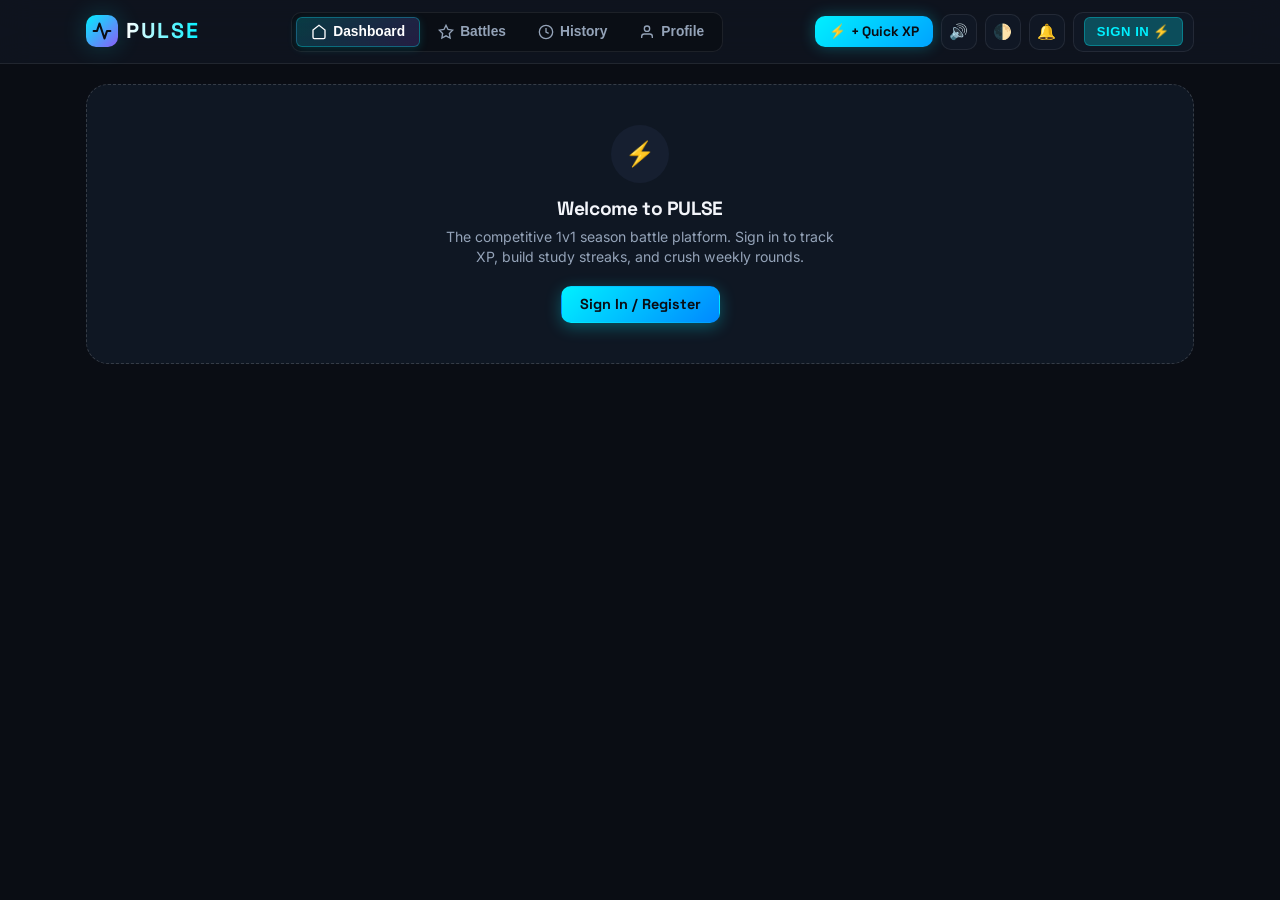
==== commit d54282c3: "1" ====
--- a/index.html
+++ b/index.html
@@ -421,21 +421,6 @@
       <div id="auth-toggle-prompt" style="text-align: center; margin-top: 16px; font-size: 0.85rem; color: var(--text-secondary);">
         Don't have an account? <a href="#" id="btn-toggle-register" style="color: var(--accent-cyan); font-weight: 700;">Register</a>
       </div>
-
-      <!-- Instant Demo Switcher for seamless testing -->
-      <div style="margin-top: 24px; padding-top: 16px; border-top: 1px solid var(--border-subtle);">
-        <div style="font-size: 0.78rem; color: var(--text-muted); text-transform: uppercase; font-weight: 700; margin-bottom: 8px; text-align: center;">
-          ⚡ Quick Demo Rival Accounts
-        </div>
-        <div style="display: grid; grid-template-columns: 1fr 1fr; gap: 8px;">
-          <button type="button" class="btn btn-secondary btn-sm btn-quick-demo-user" data-username="ApexLegend">
-            👤 ApexLegend
-          </button>
-          <button type="button" class="btn btn-secondary btn-sm btn-quick-demo-user" data-username="VortexStriker">
-            👤 VortexStriker
-          </button>
-        </div>
-      </div>
     </div>
   </div>
 
--- a/css/main.css
+++ b/css/main.css
@@ -1,6 +1,7 @@
 /**
  * PULSE Design System & Core Styles
  * High-performance Vanilla CSS with Dark (default) & Light theme tokens
+ * Responsive across Mobile, Tablet, and Desktop
  */
 
 @import url('https://fonts.googleapis.com/css2?family=Inter:wght@400;500;600;700&family=Space+Grotesk:wght@500;600;700;800&display=swap');
@@ -10,10 +11,10 @@
   --bg-primary: #0A0D14;
   --bg-secondary: #101622;
   --bg-tertiary: #161F30;
-  --bg-card: rgba(18, 26, 40, 0.75);
-  --bg-card-hover: rgba(24, 34, 52, 0.9);
-  --bg-glass: rgba(16, 22, 34, 0.65);
-  --bg-overlay: rgba(5, 8, 14, 0.85);
+  --bg-card: rgba(18, 26, 40, 0.82);
+  --bg-card-hover: rgba(24, 34, 52, 0.95);
+  --bg-glass: rgba(16, 22, 34, 0.75);
+  --bg-overlay: rgba(5, 8, 14, 0.88);
 
   --border-subtle: rgba(255, 255, 255, 0.08);
   --border-medium: rgba(255, 255, 255, 0.16);
@@ -53,22 +54,28 @@
   --radius-sm: 6px;
   --radius-md: 10px;
   --radius-lg: 16px;
-  --radius-xl: 24px;
+  --radius-xl: 22px;
   --radius-full: 9999px;
 
   --transition-fast: 0.15s ease;
   --transition-normal: 0.25s cubic-bezier(0.16, 1, 0.3, 1);
   --transition-bounce: 0.35s cubic-bezier(0.34, 1.56, 0.64, 1);
+
+  /* Safe Area Insets for Mobile Devices */
+  --safe-top: env(safe-area-inset-top, 0px);
+  --safe-bottom: env(safe-area-inset-bottom, 0px);
+  --safe-left: env(safe-area-inset-left, 0px);
+  --safe-right: env(safe-area-inset-right, 0px);
 }
 
 [data-theme="light"] {
   --bg-primary: #F8FAFC;
   --bg-secondary: #EDF2F7;
   --bg-tertiary: #E2E8F0;
-  --bg-card: rgba(255, 255, 255, 0.9);
+  --bg-card: rgba(255, 255, 255, 0.92);
   --bg-card-hover: #FFFFFF;
-  --bg-glass: rgba(255, 255, 255, 0.8);
-  --bg-overlay: rgba(15, 23, 42, 0.6);
+  --bg-glass: rgba(255, 255, 255, 0.85);
+  --bg-overlay: rgba(15, 23, 42, 0.65);
 
   --border-subtle: rgba(0, 0, 0, 0.08);
   --border-medium: rgba(0, 0, 0, 0.14);
@@ -96,18 +103,22 @@
   box-sizing: border-box;
   margin: 0;
   padding: 0;
+  -webkit-tap-highlight-color: transparent;
 }
 
 html {
   font-size: 16px;
   scroll-behavior: smooth;
+  width: 100%;
+  height: 100%;
 }
 
 body {
   font-family: var(--font-sans);
   background-color: var(--bg-primary);
   color: var(--text-primary);
-  min-height: 100vh;
+  min-height: 100%;
+  width: 100%;
   line-height: 1.5;
   -webkit-font-smoothing: antialiased;
   -moz-osx-font-smoothing: grayscale;
@@ -126,15 +137,12 @@
   background: var(--border-medium);
   border-radius: var(--radius-full);
 }
-::-webkit-scrollbar-thumb:hover {
-  background: var(--text-muted);
-}
 
-/* Typography Helpers */
+/* Typography */
 h1, h2, h3, h4, h5, h6 {
   font-family: var(--font-display);
   font-weight: 700;
-  line-height: 1.2;
+  line-height: 1.25;
   letter-spacing: -0.02em;
 }
 
@@ -149,11 +157,12 @@
   align-items: center;
   gap: 4px;
   padding: 3px 8px;
-  font-size: 0.75rem;
-  font-weight: 600;
+  font-size: 0.72rem;
+  font-weight: 700;
   border-radius: var(--radius-sm);
   text-transform: uppercase;
-  letter-spacing: 0.05em;
+  letter-spacing: 0.04em;
+  white-space: nowrap;
 }
 
 .badge-cyan {
--- a/css/layout.css
+++ b/css/layout.css
@@ -1,12 +1,13 @@
 /**
- * PULSE Layout & Grid System
- * Header, desktop navigation, responsive main container, and mobile navigation
+ * PULSE Layout & Responsive Grid System
+ * Flawless responsive layout for Mobile, Tablet, and Desktop
  */
 
 .app-container {
   display: flex;
   flex-direction: column;
   min-height: 100vh;
+  width: 100%;
   position: relative;
 }
 
@@ -19,29 +20,32 @@
   backdrop-filter: blur(16px);
   -webkit-backdrop-filter: blur(16px);
   border-bottom: 1px solid var(--border-subtle);
-  height: 68px;
-  display: flex;
-  align-items: center;
+  height: 64px;
+  display: flex;
+  align-items: center;
+  padding-top: var(--safe-top);
+  width: 100%;
   transition: background var(--transition-normal);
 }
 
 .header-inner {
-  max-width: 1200px;
+  max-width: 1140px;
   width: 100%;
   margin: 0 auto;
-  padding: 0 20px;
+  padding: 0 16px;
   display: flex;
   align-items: center;
   justify-content: space-between;
-  gap: 16px;
+  gap: 10px;
 }
 
 .logo-area {
   display: flex;
   align-items: center;
-  gap: 10px;
+  gap: 8px;
   text-decoration: none;
   cursor: pointer;
+  flex-shrink: 0;
 }
 
 .logo-icon {
@@ -53,13 +57,14 @@
   align-items: center;
   justify-content: center;
   box-shadow: var(--shadow-neon);
+  flex-shrink: 0;
 }
 
 .logo-text {
   font-family: var(--font-display);
-  font-size: 1.4rem;
+  font-size: 1.35rem;
   font-weight: 800;
-  letter-spacing: 0.1em;
+  letter-spacing: 0.08em;
   background: linear-gradient(90deg, #FFFFFF, var(--accent-cyan));
   -webkit-background-clip: text;
   -webkit-text-fill-color: transparent;
@@ -75,8 +80,8 @@
 .nav-links {
   display: flex;
   align-items: center;
-  gap: 6px;
-  background: rgba(0, 0, 0, 0.2);
+  gap: 4px;
+  background: rgba(0, 0, 0, 0.25);
   padding: 4px;
   border-radius: var(--radius-md);
   border: 1px solid var(--border-subtle);
@@ -90,10 +95,10 @@
   display: flex;
   align-items: center;
   gap: 6px;
-  padding: 8px 16px;
+  padding: 6px 14px;
   color: var(--text-secondary);
   text-decoration: none;
-  font-size: 0.88rem;
+  font-size: 0.86rem;
   font-weight: 600;
   border-radius: var(--radius-sm);
   transition: all var(--transition-fast);
@@ -125,7 +130,8 @@
 .header-actions {
   display: flex;
   align-items: center;
-  gap: 12px;
+  gap: 8px;
+  flex-shrink: 0;
 }
 
 .btn-quick-xp-header {
@@ -133,27 +139,28 @@
   color: #0A0D14;
   font-family: var(--font-display);
   font-weight: 700;
-  font-size: 0.88rem;
-  padding: 8px 16px;
+  font-size: 0.85rem;
+  padding: 7px 14px;
   border-radius: var(--radius-md);
   border: none;
   display: flex;
   align-items: center;
-  gap: 6px;
-  cursor: pointer;
-  box-shadow: 0 0 15px rgba(0, 240, 255, 0.35);
+  gap: 5px;
+  cursor: pointer;
+  box-shadow: 0 0 15px rgba(0, 240, 255, 0.3);
   transition: all var(--transition-fast);
+  white-space: nowrap;
 }
 
 .btn-quick-xp-header:hover {
   transform: translateY(-1px);
-  box-shadow: 0 0 25px rgba(0, 240, 255, 0.55);
-}
-
-/* Icon Buttons (Theme, Audio, Notifications) */
+  box-shadow: 0 0 22px rgba(0, 240, 255, 0.5);
+}
+
+/* Icon Buttons */
 .btn-icon {
-  width: 40px;
-  height: 40px;
+  width: 36px;
+  height: 36px;
   border-radius: var(--radius-md);
   background: var(--bg-card);
   border: 1px solid var(--border-subtle);
@@ -164,6 +171,8 @@
   cursor: pointer;
   position: relative;
   transition: all var(--transition-fast);
+  flex-shrink: 0;
+  font-size: 0.95rem;
 }
 
 .btn-icon:hover {
@@ -174,28 +183,29 @@
 
 .notif-badge {
   position: absolute;
-  top: 6px;
-  right: 6px;
-  width: 8px;
-  height: 8px;
+  top: 5px;
+  right: 5px;
+  width: 7px;
+  height: 7px;
   border-radius: var(--radius-full);
   background: var(--accent-crimson);
-  box-shadow: 0 0 8px var(--accent-crimson);
+  box-shadow: 0 0 6px var(--accent-crimson);
 }
 
 /* Main Content Area */
 .main-content {
   flex: 1;
-  max-width: 1200px;
+  max-width: 1140px;
   width: 100%;
   margin: 0 auto;
-  padding: 24px 20px 80px;
+  padding: 20px 16px 80px;
 }
 
 /* View Sections */
 .view-section {
   display: none;
-  animation: fadeIn 0.25s ease forwards;
+  animation: fadeIn 0.2s ease forwards;
+  width: 100%;
 }
 
 .view-section.active {
@@ -211,26 +221,31 @@
   right: 0;
   z-index: 50;
   background: var(--bg-glass);
-  backdrop-filter: blur(16px);
-  -webkit-backdrop-filter: blur(16px);
+  backdrop-filter: blur(20px);
+  -webkit-backdrop-filter: blur(20px);
   border-top: 1px solid var(--border-subtle);
-  padding: 8px 12px;
+  padding: 6px 12px calc(6px + var(--safe-bottom));
   justify-content: space-around;
+  box-shadow: 0 -4px 20px rgba(0, 0, 0, 0.4);
 }
 
 .mobile-nav-item {
   display: flex;
   flex-direction: column;
   align-items: center;
-  gap: 4px;
+  justify-content: center;
+  gap: 3px;
   color: var(--text-muted);
   text-decoration: none;
-  font-size: 0.7rem;
+  font-size: 0.72rem;
   font-weight: 600;
   background: transparent;
   border: none;
   cursor: pointer;
-  padding: 4px 8px;
+  padding: 4px 10px;
+  border-radius: var(--radius-sm);
+  transition: color var(--transition-fast);
+  min-width: 58px;
 }
 
 .mobile-nav-item.active {
@@ -242,8 +257,8 @@
   height: 20px;
 }
 
-/* Responsive Breakpoints */
-@media (max-width: 768px) {
+/* Responsive Media Queries */
+@media (max-width: 820px) {
   .nav-links {
     display: none;
   }
@@ -251,12 +266,37 @@
     display: flex;
   }
   .main-content {
-    padding: 16px 14px 100px;
+    padding: 16px 12px calc(80px + var(--safe-bottom));
   }
   .btn-quick-xp-header span.text {
     display: none;
   }
   .btn-quick-xp-header {
-    padding: 8px 10px;
-  }
-}
+    padding: 7px 10px;
+  }
+  .top-header {
+    height: 58px;
+  }
+}
+
+@media (max-width: 480px) {
+  .header-inner {
+    padding: 0 10px;
+    gap: 6px;
+  }
+  .logo-text {
+    font-size: 1.15rem;
+  }
+  .logo-icon {
+    width: 28px;
+    height: 28px;
+  }
+  .btn-icon {
+    width: 32px;
+    height: 32px;
+    font-size: 0.85rem;
+  }
+  .main-content {
+    padding: 12px 10px calc(76px + var(--safe-bottom));
+  }
+}
--- a/css/components.css
+++ b/css/components.css
@@ -1,6 +1,6 @@
 /**
  * PULSE Component Styles
- * Cards, Buttons, Modals, Dropdowns, Forms, Toast Notifications, and Empty States
+ * Responsive Cards, Buttons, Modals, Dropdowns, Forms, Toast Notifications, and Empty States
  */
 
 /* Cards & Glass Panels */
@@ -8,12 +8,14 @@
   background: var(--bg-card);
   border: 1px solid var(--border-subtle);
   border-radius: var(--radius-lg);
-  padding: 20px;
+  padding: 18px;
   position: relative;
   backdrop-filter: blur(12px);
   -webkit-backdrop-filter: blur(12px);
   box-shadow: var(--shadow-sm);
   transition: border-color var(--transition-fast), transform var(--transition-fast);
+  width: 100%;
+  box-sizing: border-box;
 }
 
 .card:hover {
@@ -24,12 +26,13 @@
   display: flex;
   align-items: center;
   justify-content: space-between;
-  margin-bottom: 16px;
-  gap: 12px;
+  margin-bottom: 14px;
+  gap: 10px;
+  flex-wrap: wrap;
 }
 
 .card-title {
-  font-size: 1.1rem;
+  font-size: 1.05rem;
   font-weight: 700;
   display: flex;
   align-items: center;
@@ -41,17 +44,18 @@
   display: inline-flex;
   align-items: center;
   justify-content: center;
-  gap: 8px;
-  padding: 10px 20px;
+  gap: 6px;
+  padding: 9px 18px;
   font-family: var(--font-display);
-  font-size: 0.92rem;
+  font-size: 0.9rem;
   font-weight: 700;
   border-radius: var(--radius-md);
   border: 1px solid transparent;
   cursor: pointer;
   transition: all var(--transition-fast);
   text-decoration: none;
-  line-height: 1;
+  line-height: 1.2;
+  white-space: nowrap;
 }
 
 .btn-primary {
@@ -90,7 +94,7 @@
 
 .btn-sm {
   padding: 6px 12px;
-  font-size: 0.8rem;
+  font-size: 0.78rem;
   border-radius: var(--radius-sm);
 }
 
@@ -109,7 +113,7 @@
   display: flex;
   align-items: center;
   justify-content: center;
-  padding: 20px;
+  padding: 16px;
   opacity: 0;
   visibility: hidden;
   transition: all var(--transition-fast);
@@ -124,14 +128,15 @@
   background: var(--bg-secondary);
   border: 1px solid var(--border-medium);
   border-radius: var(--radius-xl);
-  max-width: 520px;
-  width: 100%;
-  padding: 28px;
+  max-width: 500px;
+  width: 100%;
+  padding: 24px 20px;
   box-shadow: var(--shadow-lg);
-  transform: scale(0.95) translateY(10px);
+  transform: scale(0.96) translateY(10px);
   transition: transform var(--transition-bounce);
   max-height: 90vh;
   overflow-y: auto;
+  box-sizing: border-box;
 }
 
 .modal-backdrop.open .modal-content {
@@ -142,11 +147,11 @@
   display: flex;
   align-items: center;
   justify-content: space-between;
-  margin-bottom: 20px;
+  margin-bottom: 18px;
 }
 
 .modal-title {
-  font-size: 1.3rem;
+  font-size: 1.2rem;
   font-weight: 700;
 }
 
@@ -168,15 +173,16 @@
 
 /* Forms & Inputs */
 .form-group {
-  margin-bottom: 18px;
+  margin-bottom: 16px;
+  width: 100%;
 }
 
 .form-label {
   display: block;
-  font-size: 0.85rem;
+  font-size: 0.82rem;
   font-weight: 600;
   color: var(--text-secondary);
-  margin-bottom: 6px;
+  margin-bottom: 5px;
 }
 
 .form-input, .form-select {
@@ -184,11 +190,12 @@
   background: var(--bg-primary);
   border: 1px solid var(--border-medium);
   border-radius: var(--radius-md);
-  padding: 12px 14px;
+  padding: 11px 13px;
   color: var(--text-primary);
   font-family: var(--font-sans);
-  font-size: 0.95rem;
+  font-size: 0.92rem;
   outline: none;
+  box-sizing: border-box;
   transition: border-color var(--transition-fast), box-shadow var(--transition-fast);
 }
 
@@ -200,10 +207,10 @@
 /* Notification Dropdown */
 .notif-dropdown {
   position: absolute;
-  top: 72px;
-  right: 20px;
-  width: 360px;
-  max-width: calc(100vw - 40px);
+  top: 64px;
+  right: 16px;
+  width: 340px;
+  max-width: calc(100vw - 32px);
   background: var(--bg-secondary);
   border: 1px solid var(--border-medium);
   border-radius: var(--radius-lg);
@@ -220,7 +227,7 @@
 }
 
 .notif-header {
-  padding: 14px 18px;
+  padding: 12px 16px;
   border-bottom: 1px solid var(--border-subtle);
   display: flex;
   align-items: center;
@@ -230,13 +237,13 @@
 }
 
 .notif-list {
-  max-height: 380px;
+  max-height: 360px;
   overflow-y: auto;
   list-style: none;
 }
 
 .notif-item {
-  padding: 12px 18px;
+  padding: 12px 16px;
   border-bottom: 1px solid var(--border-subtle);
   transition: background var(--transition-fast);
   cursor: pointer;
@@ -252,19 +259,19 @@
 }
 
 .notif-item-title {
-  font-size: 0.88rem;
+  font-size: 0.86rem;
   font-weight: 600;
   margin-bottom: 2px;
 }
 
 .notif-item-desc {
-  font-size: 0.8rem;
+  font-size: 0.78rem;
   color: var(--text-secondary);
   line-height: 1.4;
 }
 
 .notif-item-time {
-  font-size: 0.72rem;
+  font-size: 0.7rem;
   color: var(--text-muted);
   margin-top: 4px;
 }
@@ -272,60 +279,64 @@
 /* Empty States */
 .empty-state {
   text-align: center;
-  padding: 48px 24px;
+  padding: 40px 20px;
   border: 1px dashed var(--border-medium);
   border-radius: var(--radius-xl);
   background: var(--bg-card);
+  width: 100%;
 }
 
 .empty-icon {
-  width: 64px;
-  height: 64px;
-  margin: 0 auto 16px;
+  width: 58px;
+  height: 58px;
+  margin: 0 auto 14px;
   color: var(--text-muted);
   display: flex;
   align-items: center;
   justify-content: center;
   border-radius: var(--radius-full);
   background: var(--bg-tertiary);
+  font-size: 1.5rem;
 }
 
 .empty-title {
-  font-size: 1.25rem;
-  font-weight: 700;
-  margin-bottom: 8px;
+  font-size: 1.2rem;
+  font-weight: 700;
+  margin-bottom: 6px;
 }
 
 .empty-subtitle {
   color: var(--text-secondary);
-  font-size: 0.9rem;
-  max-width: 380px;
-  margin: 0 auto 20px;
+  font-size: 0.88rem;
+  max-width: 400px;
+  margin: 0 auto 18px;
+  line-height: 1.45;
 }
 
 /* Toast Notifications */
 .toast-container {
   position: fixed;
-  bottom: 24px;
-  right: 24px;
+  bottom: calc(20px + var(--safe-bottom));
+  right: 16px;
   z-index: 120;
   display: flex;
   flex-direction: column;
-  gap: 10px;
+  gap: 8px;
   pointer-events: none;
+  max-width: calc(100vw - 32px);
 }
 
 .toast {
   background: var(--bg-secondary);
   border: 1px solid var(--border-medium);
   border-radius: var(--radius-md);
-  padding: 12px 18px;
-  min-width: 280px;
-  max-width: 380px;
+  padding: 10px 14px;
+  min-width: 260px;
+  max-width: 360px;
   box-shadow: var(--shadow-lg);
   display: flex;
   align-items: center;
-  gap: 12px;
+  gap: 10px;
   pointer-events: auto;
   animation: toastIn 0.3s cubic-bezier(0.16, 1, 0.3, 1) forwards;
 }
@@ -342,3 +353,19 @@
 .toast-error {
   border-left: 4px solid var(--accent-crimson);
 }
+
+@media (max-width: 480px) {
+  .toast-container {
+    left: 12px;
+    right: 12px;
+    bottom: calc(70px + var(--safe-bottom));
+  }
+  .toast {
+    min-width: 0;
+    width: 100%;
+    max-width: 100%;
+  }
+  .modal-content {
+    padding: 20px 14px;
+  }
+}
--- a/css/battle.css
+++ b/css/battle.css
@@ -1,6 +1,6 @@
 /**
  * PULSE 1v1 Battle Arena & Season Competition Styles
- * High-intensity competitive aesthetics inspired by PUBG season tournaments
+ * Fluid Responsive VS Layout for Mobile, Tablet, and Desktop
  */
 
 /* Main Battle Hero Grid */
@@ -8,11 +8,12 @@
   background: radial-gradient(circle at 50% 0%, rgba(0, 240, 255, 0.08) 0%, var(--bg-card) 75%);
   border: 1px solid var(--border-medium);
   border-radius: var(--radius-xl);
-  padding: 28px 24px;
+  padding: 24px 20px;
   position: relative;
   overflow: hidden;
   box-shadow: var(--shadow-md);
-  margin-bottom: 24px;
+  margin-bottom: 20px;
+  width: 100%;
 }
 
 .battle-arena-card::before {
@@ -30,23 +31,25 @@
   display: grid;
   grid-template-columns: 1fr auto 1fr;
   align-items: center;
-  gap: 20px;
-  margin-bottom: 28px;
+  gap: 16px;
+  margin-bottom: 24px;
+  width: 100%;
 }
 
 .player-card {
   display: flex;
   align-items: center;
-  gap: 16px;
-  padding: 16px 20px;
+  gap: 14px;
+  padding: 14px 16px;
   border-radius: var(--radius-lg);
   background: rgba(0, 0, 0, 0.3);
   border: 1px solid var(--border-subtle);
   transition: transform var(--transition-fast), border-color var(--transition-fast);
+  min-width: 0;
 }
 
 [data-theme="light"] .player-card {
-  background: rgba(255, 255, 255, 0.7);
+  background: rgba(255, 255, 255, 0.75);
 }
 
 .player-card.you {
@@ -60,14 +63,14 @@
 }
 
 .player-avatar {
-  width: 56px;
-  height: 56px;
-  border-radius: var(--radius-lg);
+  width: 50px;
+  height: 50px;
+  border-radius: var(--radius-md);
   display: flex;
   align-items: center;
   justify-content: center;
   font-family: var(--font-display);
-  font-size: 1.4rem;
+  font-size: 1.3rem;
   font-weight: 800;
   color: #0A0D14;
   flex-shrink: 0;
@@ -91,8 +94,9 @@
 .player-name-row {
   display: flex;
   align-items: center;
-  gap: 8px;
-  margin-bottom: 4px;
+  gap: 6px;
+  margin-bottom: 3px;
+  flex-wrap: wrap;
 }
 
 .player-card.opponent .player-name-row {
@@ -101,20 +105,22 @@
 
 .player-name {
   font-family: var(--font-display);
-  font-size: 1.25rem;
+  font-size: 1.15rem;
   font-weight: 800;
   letter-spacing: -0.01em;
   white-space: nowrap;
   overflow: hidden;
   text-overflow: ellipsis;
+  max-width: 140px;
 }
 
 .player-stats-row {
   display: flex;
   align-items: center;
-  gap: 12px;
-  font-size: 0.82rem;
+  gap: 8px;
+  font-size: 0.8rem;
   color: var(--text-secondary);
+  flex-wrap: wrap;
 }
 
 .player-card.opponent .player-stats-row {
@@ -124,24 +130,26 @@
 .stat-pill {
   display: inline-flex;
   align-items: center;
-  gap: 4px;
+  gap: 3px;
   font-weight: 600;
-}
-
-/* The VS Badge in the center */
+  white-space: nowrap;
+}
+
+/* The VS Badge */
 .vs-emblem {
   display: flex;
   flex-direction: column;
   align-items: center;
   justify-content: center;
+  flex-shrink: 0;
 }
 
 .vs-badge {
   font-family: var(--font-display);
-  font-size: 1.1rem;
+  font-size: 1rem;
   font-weight: 900;
   font-style: italic;
-  padding: 8px 14px;
+  padding: 6px 12px;
   border-radius: var(--radius-md);
   background: linear-gradient(135deg, #1C2436, #0E1420);
   border: 1px solid var(--border-medium);
@@ -154,26 +162,30 @@
 .round-battle-bar-container {
   background: var(--bg-tertiary);
   border-radius: var(--radius-lg);
-  padding: 18px 20px;
+  padding: 16px 18px;
   border: 1px solid var(--border-subtle);
-  margin-bottom: 24px;
+  margin-bottom: 20px;
+  width: 100%;
 }
 
 .battle-bar-header {
   display: flex;
   align-items: center;
   justify-content: space-between;
-  margin-bottom: 12px;
+  margin-bottom: 10px;
+  flex-wrap: wrap;
+  gap: 8px;
 }
 
 .round-badge-group {
   display: flex;
   align-items: center;
   gap: 8px;
+  flex-wrap: wrap;
 }
 
 .round-status-text {
-  font-size: 0.85rem;
+  font-size: 0.84rem;
   font-weight: 600;
   color: var(--text-secondary);
 }
@@ -186,6 +198,7 @@
   overflow: hidden;
   border: 1px solid var(--border-medium);
   position: relative;
+  width: 100%;
 }
 
 .progress-segment-you {
@@ -194,10 +207,11 @@
   transition: width 0.6s cubic-bezier(0.16, 1, 0.3, 1);
   display: flex;
   align-items: center;
-  padding-left: 10px;
+  padding-left: 8px;
   font-size: 0.72rem;
   font-weight: 800;
   color: #0A0D14;
+  white-space: nowrap;
 }
 
 .progress-segment-opponent {
@@ -207,10 +221,11 @@
   display: flex;
   align-items: center;
   justify-content: flex-end;
-  padding-right: 10px;
+  padding-right: 8px;
   font-size: 0.72rem;
   font-weight: 800;
   color: #0A0D14;
+  white-space: nowrap;
 }
 
 .battle-bar-footer {
@@ -218,30 +233,34 @@
   align-items: center;
   justify-content: space-between;
   margin-top: 8px;
-  font-size: 0.78rem;
+  font-size: 0.76rem;
   color: var(--text-muted);
   font-weight: 600;
+  flex-wrap: wrap;
+  gap: 4px;
 }
 
 /* Season Scorecard */
 .season-score-grid {
   display: grid;
-  grid-template-columns: repeat(auto-fit, minmax(200px, 1fr));
-  gap: 16px;
-  margin-bottom: 24px;
+  grid-template-columns: repeat(auto-fit, minmax(170px, 1fr));
+  gap: 12px;
+  margin-bottom: 20px;
+  width: 100%;
 }
 
 .score-card-item {
   background: var(--bg-card);
   border: 1px solid var(--border-subtle);
   border-radius: var(--radius-md);
-  padding: 16px;
+  padding: 14px;
   display: flex;
   flex-direction: column;
+  min-width: 0;
 }
 
 .score-card-label {
-  font-size: 0.78rem;
+  font-size: 0.75rem;
   font-weight: 600;
   color: var(--text-muted);
   text-transform: uppercase;
@@ -251,13 +270,16 @@
 
 .score-card-value {
   font-family: var(--font-display);
-  font-size: 1.6rem;
+  font-size: 1.4rem;
   font-weight: 800;
   color: var(--text-primary);
+  white-space: nowrap;
+  overflow: hidden;
+  text-overflow: ellipsis;
 }
 
 .score-card-sub {
-  font-size: 0.78rem;
+  font-size: 0.75rem;
   color: var(--text-secondary);
   margin-top: 4px;
 }
@@ -266,18 +288,21 @@
 .round-history-list {
   display: flex;
   flex-direction: column;
-  gap: 12px;
+  gap: 10px;
+  width: 100%;
 }
 
 .round-history-item {
   background: var(--bg-card);
   border: 1px solid var(--border-subtle);
   border-radius: var(--radius-lg);
-  padding: 16px 20px;
+  padding: 14px 16px;
   display: flex;
   align-items: center;
   justify-content: space-between;
   transition: all var(--transition-fast);
+  gap: 12px;
+  flex-wrap: wrap;
 }
 
 .round-history-item:hover {
@@ -288,42 +313,46 @@
 .round-history-meta {
   display: flex;
   align-items: center;
-  gap: 16px;
+  gap: 12px;
+  min-width: 0;
+  flex: 1;
 }
 
 .round-num-badge {
   font-family: var(--font-display);
   font-weight: 800;
-  font-size: 1rem;
-  width: 36px;
-  height: 36px;
+  font-size: 0.9rem;
+  width: 34px;
+  height: 34px;
   border-radius: var(--radius-md);
   background: var(--bg-tertiary);
   border: 1px solid var(--border-medium);
   display: flex;
   align-items: center;
   justify-content: center;
+  flex-shrink: 0;
 }
 
 .round-history-scores {
   display: flex;
   align-items: center;
-  gap: 20px;
-  font-family: var(--font-display);
-  font-size: 1rem;
+  gap: 16px;
+  font-family: var(--font-display);
+  font-size: 0.95rem;
   font-weight: 700;
-}
-
-/* Responsive VS Card */
+  flex-shrink: 0;
+}
+
+/* Mobile Responsiveness for VS Arena */
 @media (max-width: 768px) {
   .vs-container {
     grid-template-columns: 1fr;
-    gap: 12px;
+    gap: 10px;
   }
   .player-card.opponent {
     flex-direction: row;
     text-align: left;
-    border-right: none;
+    border-right: 1px solid var(--border-subtle);
     border-left: 4px solid var(--player-opponent);
   }
   .player-card.opponent .player-name-row,
@@ -331,6 +360,29 @@
     justify-content: flex-start;
   }
   .vs-emblem {
-    margin: -4px 0;
-  }
-}
+    margin: -4px auto;
+  }
+  .player-name {
+    max-width: 200px;
+  }
+  .battle-arena-card {
+    padding: 16px 14px;
+  }
+}
+
+@media (max-width: 480px) {
+  .season-score-grid {
+    grid-template-columns: 1fr 1fr;
+  }
+  .score-card-item:last-child {
+    grid-column: span 2;
+  }
+  .player-avatar {
+    width: 42px;
+    height: 42px;
+    font-size: 1.1rem;
+  }
+  .player-name {
+    font-size: 1.05rem;
+  }
+}
